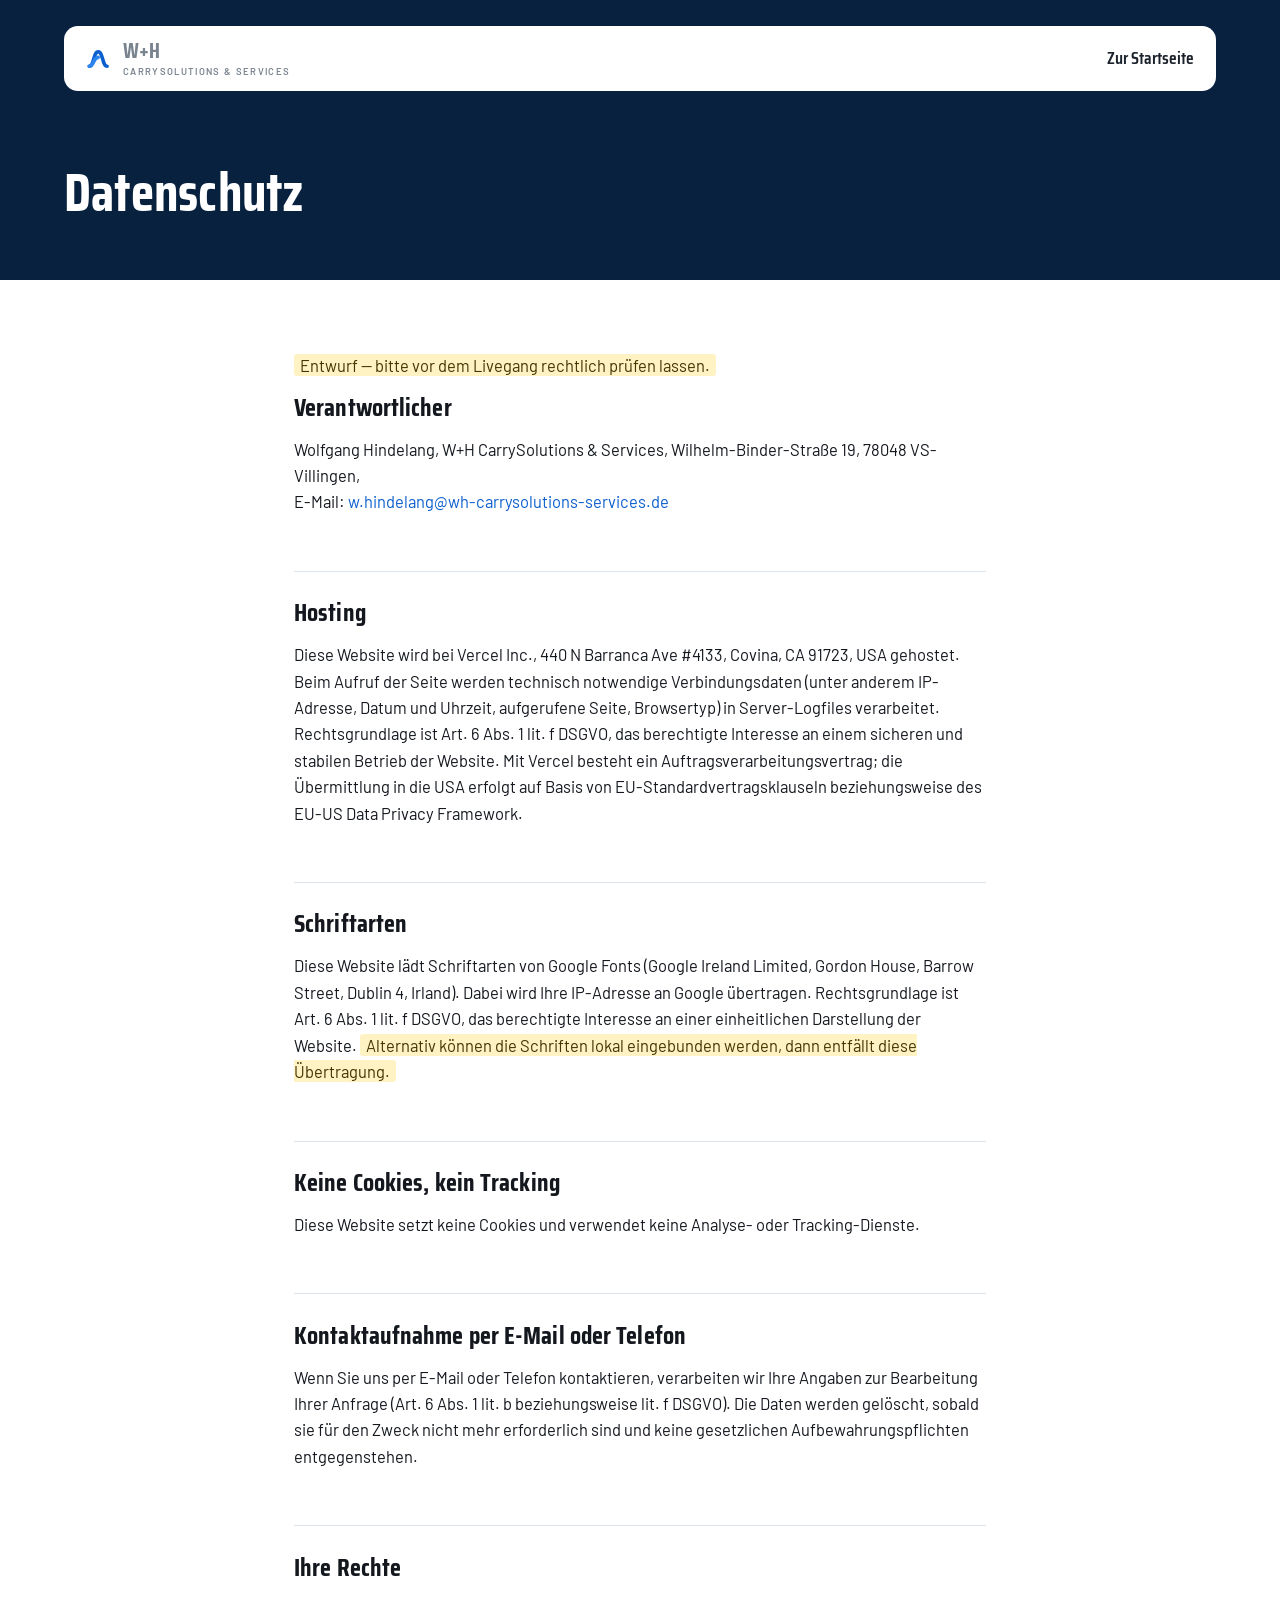
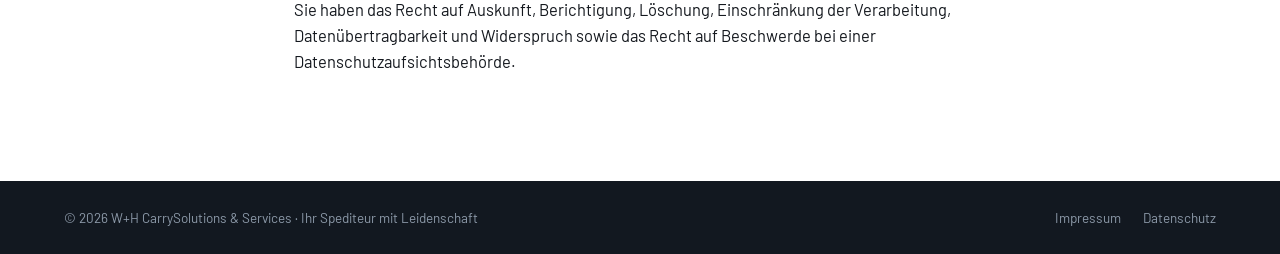
==== datenschutz.html @ 8116620d "Website für W+H CarrySolutions & Services Statische Seite ohne Build-Schritt, damit der Kunde sie se" ====
<!doctype html>
<html lang="de">
<head>
<meta charset="utf-8">
<meta name="viewport" content="width=device-width,initial-scale=1">
<title>Datenschutz – W+H CarrySolutions &amp; Services</title>
<meta name="robots" content="noindex">
<meta name="theme-color" content="#07213F">
<link rel="preconnect" href="https://fonts.googleapis.com">
<link rel="preconnect" href="https://fonts.gstatic.com" crossorigin>
<link rel="stylesheet" href="https://fonts.googleapis.com/css2?family=Saira+Condensed:wght@500;600;700&family=Barlow:wght@400;500;600;700&display=swap">
<link rel="stylesheet" href="style.css">
</head>
<body>

<header class="legal-top">
  <div class="in">
    <div class="pill">
      <a class="logo" href="/" aria-label="W+H CarrySolutions &amp; Services — Startseite">
        <svg class="ribbon" viewBox="0 0 32 32" aria-hidden="true">
          <path d="M4 25 C 10 25, 9 7, 15 7 C 21 7, 20 25, 26 25" fill="none" stroke="#0D5FCE" stroke-width="4.4" stroke-linecap="round"/>
          <path d="M4 25 C 10 25, 9 14, 15 14" fill="none" stroke="#2B86F0" stroke-width="4.4" stroke-linecap="round"/>
        </svg>
        <span style="display:block">
          <b>W+H</b>
          <span>CarrySolutions &amp; Services</span>
        </span>
      </a>
      <a class="back" href="/">Zur Startseite</a>
    </div>
  </div>
</header>

<div class="legal-head">
  <div class="in"><h1>Datenschutz</h1></div>
</div>

<main class="legal">
  <div class="in">
    <p><span class="todo">Entwurf — bitte vor dem Livegang rechtlich prüfen lassen.</span></p>

    <h2>Verantwortlicher</h2>
    <p>Wolfgang Hindelang, W+H CarrySolutions &amp; Services, Wilhelm-Binder-Straße 19, 78048 VS-Villingen,<br>
    E-Mail: <a href="mailto:w.hindelang@wh-carrysolutions-services.de">w.hindelang@wh-carrysolutions-services.de</a></p>

    <h2>Hosting</h2>
    <p>Diese Website wird bei Vercel Inc., 440 N Barranca Ave #4133, Covina, CA 91723, USA gehostet. Beim Aufruf der Seite werden technisch notwendige Verbindungsdaten (unter anderem IP-Adresse, Datum und Uhrzeit, aufgerufene Seite, Browsertyp) in Server-Logfiles verarbeitet. Rechtsgrundlage ist Art. 6 Abs. 1 lit. f DSGVO, das berechtigte Interesse an einem sicheren und stabilen Betrieb der Website. Mit Vercel besteht ein Auftragsverarbeitungsvertrag; die Übermittlung in die USA erfolgt auf Basis von EU-Standardvertragsklauseln beziehungsweise des EU-US Data Privacy Framework.</p>

    <h2>Schriftarten</h2>
    <p>Diese Website lädt Schriftarten von Google Fonts (Google Ireland Limited, Gordon House, Barrow Street, Dublin 4, Irland). Dabei wird Ihre IP-Adresse an Google übertragen. Rechtsgrundlage ist Art. 6 Abs. 1 lit. f DSGVO, das berechtigte Interesse an einer einheitlichen Darstellung der Website. <span class="todo">Alternativ können die Schriften lokal eingebunden werden, dann entfällt diese Übertragung.</span></p>

    <h2>Keine Cookies, kein Tracking</h2>
    <p>Diese Website setzt keine Cookies und verwendet keine Analyse- oder Tracking-Dienste.</p>

    <h2>Kontaktaufnahme per E-Mail oder Telefon</h2>
    <p>Wenn Sie uns per E-Mail oder Telefon kontaktieren, verarbeiten wir Ihre Angaben zur Bearbeitung Ihrer Anfrage (Art. 6 Abs. 1 lit. b beziehungsweise lit. f DSGVO). Die Daten werden gelöscht, sobald sie für den Zweck nicht mehr erforderlich sind und keine gesetzlichen Aufbewahrungspflichten entgegenstehen.</p>

    <h2>Ihre Rechte</h2>
    <p>Sie haben das Recht auf Auskunft, Berichtigung, Löschung, Einschränkung der Verarbeitung, Datenübertragbarkeit und Widerspruch sowie das Recht auf Beschwerde bei einer Datenschutzaufsichtsbehörde.</p>
  </div>
</main>

<footer>
  <div class="in">
    <span>© <span id="jahr">2026</span> W+H CarrySolutions &amp; Services · Ihr Spediteur mit Leidenschaft</span>
    <ul>
      <li><a href="impressum">Impressum</a></li>
      <li><a href="datenschutz">Datenschutz</a></li>
    </ul>
  </div>
</footer>

<script>document.getElementById('jahr').textContent = new Date().getFullYear();</script>
</body>
</html>
---- style.css ----
:root{
  --blue:#0D5FCE;
  --blue-h:#2B86F0;
  --blue-deep:#07213F;

  --bg:#FFFFFF;
  --bg-soft:#F1F5FA;
  --text:#14181E;
  --mut:#5B6472;
  --line:#DCE3EB;
  --panel:#1E2630;
  --panel-2:#262F3B;
  --panel-mut:#A9B4C2;

  --disp:"Saira Condensed","Archivo Narrow",system-ui,sans-serif;
  --body:"Barlow",system-ui,-apple-system,"Segoe UI",sans-serif;
}
@media (prefers-color-scheme:dark){
  :root:not([data-theme="light"]){
    --bg:#0C1117;
    --bg-soft:#121921;
    --text:#E9EDF3;
    --mut:#93A0AF;
    --line:#1F2833;
  }
}
:root[data-theme="dark"]{
  --bg:#0C1117;
  --bg-soft:#121921;
  --text:#E9EDF3;
  --mut:#93A0AF;
  --line:#1F2833;
}

*{box-sizing:border-box}
body{
  margin:0;background:var(--bg);color:var(--text);
  font-family:var(--body);font-size:16.5px;line-height:1.6;
  -webkit-font-smoothing:antialiased;
}
img{max-width:100%;display:block}
h1,h2,h3,h4{margin:0;font-family:var(--disp);font-weight:700;line-height:1;text-wrap:balance;letter-spacing:.004em}
p{margin:0}
a{color:inherit}
:focus-visible{outline:3px solid var(--blue-h);outline-offset:3px}

.in{max-width:1220px;margin:0 auto;padding-inline:clamp(16px,3.5vw,34px)}
.eyebrow{font-family:var(--body);font-size:12px;font-weight:700;letter-spacing:.18em;text-transform:uppercase;color:var(--blue)}

.btn{
  display:inline-block;background:var(--blue);color:#fff;text-decoration:none;
  font-family:var(--body);font-weight:600;font-size:15px;
  padding:14px 26px;border-radius:7px;border:0;cursor:pointer;
  transition:background .15s,transform .15s;
}
.btn:hover{background:var(--blue-h)}
.btn:active{transform:translateY(1px)}
.btn.ghost{background:transparent;border:1.5px solid rgba(255,255,255,.4);color:#fff}
.btn.ghost:hover{background:rgba(255,255,255,.12);border-color:#fff}

/* ---------- Pill-Navigation ---------- */
.topbar{position:absolute;inset:0 0 auto 0;z-index:30;padding:clamp(14px,2.4vw,26px) 0}
.pill{
  background:#fff;border-radius:14px;
  box-shadow:0 10px 34px rgba(5,18,38,.26);
  display:flex;align-items:center;justify-content:space-between;gap:18px;
  padding:12px clamp(14px,2vw,22px);
}
.logo{display:flex;align-items:center;gap:11px;text-decoration:none;color:#10161D;flex:none}
.logo .ribbon{width:26px;height:26px;flex:none}
.logo b{font-family:var(--disp);font-weight:700;font-size:21px;letter-spacing:.01em;line-height:1;white-space:nowrap}
.logo span{display:block;font-family:var(--body);font-size:9.5px;font-weight:600;letter-spacing:.14em;
  text-transform:uppercase;color:#7A848F;margin-top:2px;white-space:nowrap}

.nav{display:flex;align-items:center;gap:clamp(14px,2vw,30px)}
.nav ul{display:flex;align-items:center;gap:clamp(14px,2vw,30px);list-style:none;margin:0;padding:0}
.nav a{font-family:var(--disp);font-weight:600;font-size:18px;letter-spacing:.015em;color:#1B222B;text-decoration:none}
.nav a:hover{color:var(--blue)}
.nav .btn{font-family:var(--disp);font-size:17px;font-weight:600;padding:11px 24px}
.burger{display:none;background:none;border:0;padding:8px;cursor:pointer}
.burger i{display:block;width:23px;height:2.5px;background:#1B222B;border-radius:2px;margin:4.5px 0}

/* ---------- Hero ---------- */
.hero{
  position:relative;z-index:1;
  padding-block:clamp(130px,18vw,190px) 0;
  /* Foto später: --hero-photo: url("hero.jpg") center/cover no-repeat; */
  background:
    var(--hero-photo, linear-gradient(transparent,transparent)),
    radial-gradient(110% 80% at 50% 102%, rgba(63,150,255,.42) 0%, rgba(63,150,255,0) 60%),
    radial-gradient(70% 55% at 14% 6%, rgba(13,95,206,.34) 0%, rgba(13,95,206,0) 62%),
    linear-gradient(174deg,#0A1A2D 0%,#0A2544 48%,#061325 100%);
  background-color:#081425;
}
.hero-art{position:absolute;inset:0;z-index:-1;width:100%;height:100%;opacity:.5}
.hero-glow{position:absolute;left:50%;bottom:26%;transform:translateX(-50%);
  width:min(900px,92%);height:170px;z-index:-1;pointer-events:none;
  background:radial-gradient(60% 100% at 50% 100%, rgba(140,200,255,.30), rgba(140,200,255,0) 70%);
  filter:blur(6px)}

.hero-in{position:relative;text-align:center;color:#fff;
  padding-bottom:clamp(60px,9vw,110px);display:flex;flex-direction:column;align-items:center;gap:0}
.hero h1{font-size:clamp(2.15rem,6.4vw,4.7rem);max-width:19ch;
  text-shadow:0 3px 26px rgba(3,12,26,.55);margin-bottom:18px}
.hero .sub{font-family:var(--disp);font-weight:500;font-size:clamp(1.05rem,2.3vw,1.6rem);
  color:#D7E6F7;letter-spacing:.01em;text-shadow:0 2px 16px rgba(3,12,26,.5)}
.hero .rule{width:min(560px,78%);height:2px;background:rgba(255,255,255,.85);margin-top:clamp(22px,3.4vw,34px)}
.hero .hero-btns{display:flex;flex-wrap:wrap;gap:12px;justify-content:center;margin-top:clamp(24px,3.4vw,34px)}

/* ---------- Dunkle Karte ---------- */
.panel-wrap{position:relative;z-index:5;margin-bottom:-78px}
.panel{
  background:var(--panel);border-radius:14px;color:#fff;
  box-shadow:0 26px 60px rgba(4,14,30,.42);
  display:grid;grid-template-columns:repeat(3,minmax(0,1fr)) minmax(0,auto);
  gap:clamp(20px,2.6vw,34px);
  padding:clamp(26px,3.4vw,44px) clamp(22px,3vw,40px);
  align-items:center;
}
.panel article{border-left:3px solid var(--blue);padding-left:clamp(14px,1.6vw,20px)}
.panel h3{font-size:clamp(1.15rem,1.9vw,1.5rem);margin-bottom:12px;max-width:16ch}
.panel p{font-size:14.5px;color:var(--panel-mut);line-height:1.55;max-width:30ch}
.panel .act{display:flex;justify-content:flex-end}
.panel .act .btn{white-space:nowrap}

/* ---------- Leistungen ---------- */
.svc{background:var(--bg);padding-block:calc(78px + clamp(44px,6vw,80px)) clamp(50px,7vw,88px)}
.svc .head{display:grid;grid-template-columns:minmax(0,1fr) minmax(0,420px);gap:20px 48px;
  align-items:end;margin-bottom:clamp(28px,4vw,44px)}
.svc h2{font-size:clamp(1.9rem,4.2vw,3.2rem);max-width:16ch;margin-top:12px}
.svc .head p{color:var(--mut)}
.grid6{display:grid;grid-template-columns:repeat(auto-fit,minmax(290px,1fr));gap:1px;
  background:var(--line);border:1px solid var(--line);border-radius:12px;overflow:hidden}
.grid6 article{background:var(--bg);padding:clamp(22px,2.6vw,30px);transition:background .15s}
.grid6 article:hover{background:var(--bg-soft)}
.grid6 .num{font-family:var(--disp);font-weight:700;font-size:15px;color:var(--blue);
  letter-spacing:.1em;display:block;margin-bottom:14px}
.grid6 h3{font-size:clamp(1.2rem,2vw,1.5rem);margin-bottom:10px}
.grid6 p{font-size:15px;color:var(--mut)}

/* ---------- Direkt-Band ---------- */
.band{background:var(--blue);color:#fff;padding-block:clamp(44px,6vw,74px)}
.band .in{display:grid;grid-template-columns:minmax(0,1.15fr) minmax(0,.85fr);gap:26px clamp(32px,5vw,70px);align-items:center}
.band h2{font-size:clamp(1.8rem,4.4vw,3.1rem);max-width:15ch}
.band p{color:#D6E6FB;font-size:17px}
.band .track{display:flex;align-items:center;gap:12px;margin-top:22px;flex-wrap:wrap}
.band .track b{font-family:var(--disp);font-weight:600;font-size:17px;white-space:nowrap}
.band .track i{flex:1 1 40px;min-width:30px;height:2px;background:rgba(255,255,255,.55)}
.band .track s{font-family:var(--body);font-size:13px;font-weight:600;letter-spacing:.1em;
  text-transform:uppercase;color:#A9CBF2;white-space:nowrap}

/* ---------- Team ---------- */
.team{background:var(--bg-soft);padding-block:clamp(50px,7vw,88px)}
.team .wrap{display:grid;grid-template-columns:repeat(auto-fit,minmax(300px,1fr));gap:clamp(26px,4vw,52px)}
.team .lead{grid-column:1/-1;max-width:48ch;margin-bottom:6px}
.team h2{font-size:clamp(1.9rem,4.2vw,3.2rem);margin:12px 0 14px}
.team .lead p{color:var(--mut)}
.person{background:var(--bg);border:1px solid var(--line);border-radius:12px;padding:clamp(22px,2.8vw,32px);
  border-top:4px solid var(--blue)}
.person h3{font-size:clamp(1.35rem,2.4vw,1.8rem)}
.person .role{font-family:var(--body);font-size:12.5px;font-weight:700;letter-spacing:.14em;
  text-transform:uppercase;color:var(--blue);margin:7px 0 14px}
.person p{color:var(--mut);font-size:15.5px}

/* ---------- Fakten ---------- */
.facts{background:var(--blue-deep);color:#fff;padding-block:clamp(38px,5vw,60px)}
.facts .in{display:grid;grid-template-columns:repeat(auto-fit,minmax(190px,1fr));gap:clamp(22px,3vw,40px)}
.facts div{border-left:3px solid var(--blue-h);padding-left:18px}
.facts b{display:block;font-family:var(--disp);font-weight:700;font-size:clamp(1.9rem,3.6vw,2.8rem);
  line-height:1;margin-bottom:8px;font-variant-numeric:tabular-nums}
.facts span{font-size:14.5px;color:#A8C2DE;display:block;max-width:24ch}

/* ---------- Kontakt ---------- */
.contact{background:var(--panel);color:#fff;padding-block:clamp(50px,7vw,88px)}
.contact .in{display:grid;grid-template-columns:minmax(0,1fr) minmax(0,auto);gap:34px clamp(32px,5vw,70px);align-items:center}
.contact h2{font-size:clamp(1.9rem,4.2vw,3rem);max-width:15ch;margin-bottom:14px}
.contact .lead{color:var(--panel-mut);max-width:40ch}
.contact .lines{display:flex;flex-direction:column;gap:18px}
.contact .lines small{display:block;font-size:11.5px;font-weight:700;letter-spacing:.16em;
  text-transform:uppercase;color:#8C99A8;margin-bottom:4px}
.contact .lines a{font-family:var(--disp);font-weight:600;font-size:clamp(1.3rem,2.6vw,2rem);
  color:#fff;text-decoration:none;font-variant-numeric:tabular-nums;display:block;word-break:break-word}
.contact .lines a:hover{color:var(--blue-h)}
.contact .addr{font-size:15px;color:var(--panel-mut)}

footer{background:#121820;color:#8C99A8;padding-block:26px;font-size:13.5px}
footer .in{display:flex;flex-wrap:wrap;gap:10px 28px;justify-content:space-between;align-items:center}
footer ul{display:flex;gap:22px;list-style:none;margin:0;padding:0}
footer a{text-decoration:none}
footer a:hover{color:#fff}

/* ---------- Responsive ---------- */
@media (max-width:1000px){
  .panel{grid-template-columns:repeat(2,minmax(0,1fr))}
  .panel .act{grid-column:1/-1;justify-content:flex-start}
}
@media (max-width:880px){
  .burger{display:block}
  .nav{position:absolute;left:0;right:0;top:calc(100% + 10px);background:#fff;border-radius:14px;
    box-shadow:0 14px 40px rgba(5,18,38,.28);padding:10px 20px 18px;display:none}
  .nav.open{display:block}
  .pill{position:relative}
  .nav ul{flex-direction:column;align-items:stretch;gap:0}
  .nav li{border-bottom:1px solid #E7EBF0}
  .nav li a{display:block;padding:14px 0;font-size:19px}
  .nav .btn{display:block;text-align:center;margin-top:14px}
  .svc .head,.band .in,.contact .in{grid-template-columns:minmax(0,1fr)}
  .svc .head{align-items:start}
}
@media (max-width:620px){
  .panel{grid-template-columns:minmax(0,1fr)}
  .panel-wrap{margin-bottom:-58px}
  .svc{padding-top:calc(58px + clamp(44px,6vw,80px))}
}
@media (prefers-reduced-motion:reduce){*{transition:none!important;animation:none!important}}

/* ---------- Rechtstexte ---------- */
.legal-top{background:var(--blue-deep);padding-block:clamp(16px,2.4vw,26px)}
.legal-top .pill{box-shadow:none}
.legal-top .back{font-family:var(--disp);font-weight:600;font-size:18px;color:#1B222B;text-decoration:none;white-space:nowrap}
.legal-top .back:hover{color:var(--blue)}
.legal-head{background:var(--blue-deep);color:#fff;padding-block:clamp(26px,4vw,48px) clamp(34px,5vw,60px)}
.legal-head h1{font-size:clamp(2rem,5vw,3.4rem)}
.legal{background:var(--bg);padding-block:clamp(40px,6vw,72px) clamp(50px,7vw,90px)}
.legal .in{max-width:760px}
.legal h2{font-size:clamp(1.25rem,2.4vw,1.6rem);margin:2.2em 0 .6em;padding-top:1.1em;border-top:1px solid var(--line)}
.legal h2:first-of-type{margin-top:0;padding-top:0;border-top:0}
.legal p{margin-bottom:1em;color:var(--text)}
.legal a{color:var(--blue);text-decoration:none}
.legal a:hover{text-decoration:underline}
.legal .todo{background:#FFF3C4;color:#453600;padding:1px .35em;border-radius:3px}
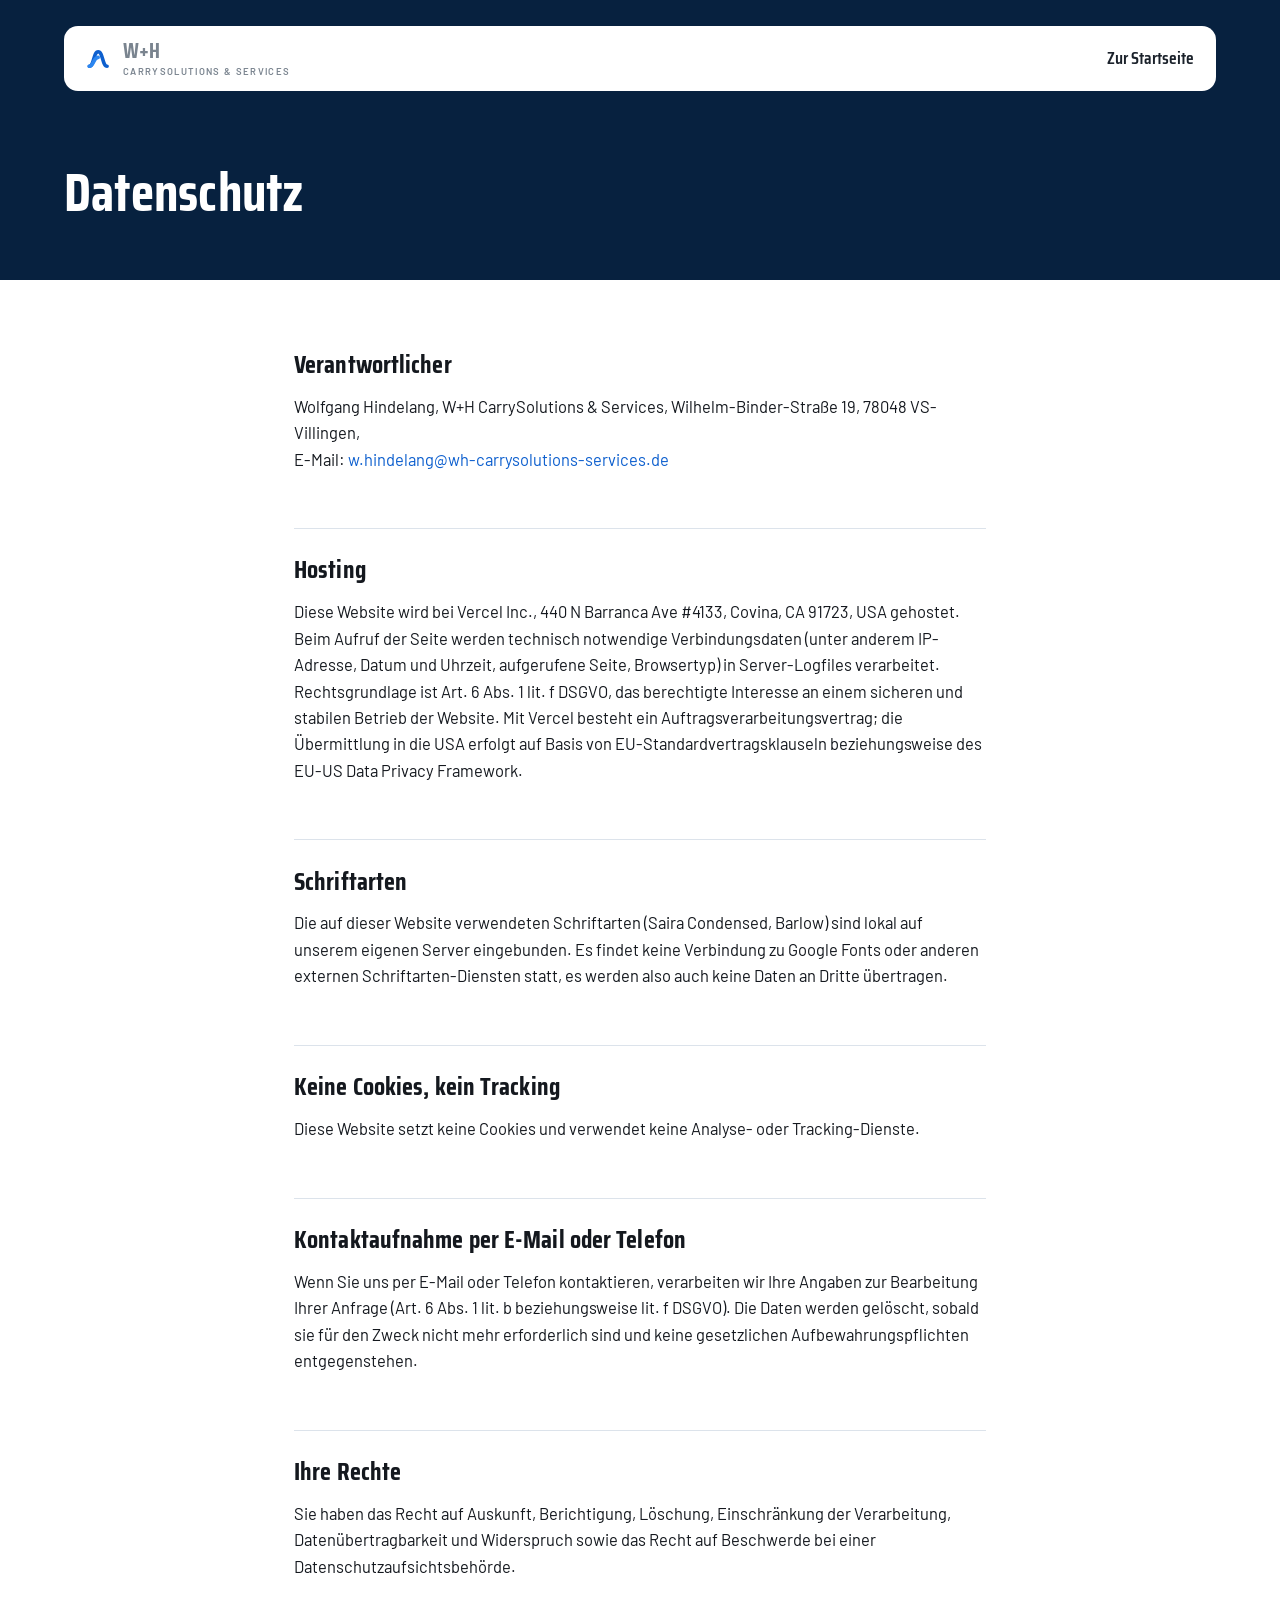
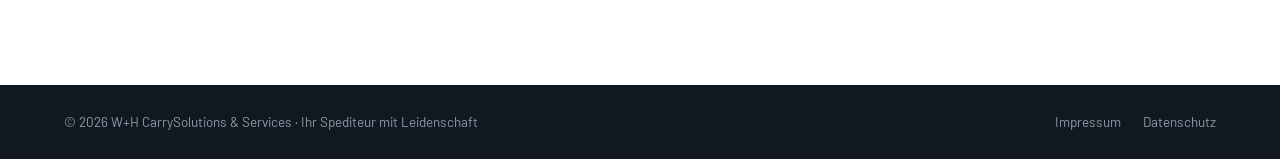
==== commit ab6bbfdf: "Google Fonts lokal einbinden (DSGVO-Risiko beheben), Schema-Typ korrigieren, Entwurf-Hinweise entfer" ====
--- a/datenschutz.html
+++ b/datenschutz.html
@@ -6,9 +6,6 @@
 <title>Datenschutz – W+H CarrySolutions &amp; Services</title>
 <meta name="robots" content="noindex">
 <meta name="theme-color" content="#07213F">
-<link rel="preconnect" href="https://fonts.googleapis.com">
-<link rel="preconnect" href="https://fonts.gstatic.com" crossorigin>
-<link rel="stylesheet" href="https://fonts.googleapis.com/css2?family=Saira+Condensed:wght@500;600;700&family=Barlow:wght@400;500;600;700&display=swap">
 <link rel="stylesheet" href="style.css">
 </head>
 <body>
@@ -37,8 +34,6 @@
 
 <main class="legal">
   <div class="in">
-    <p><span class="todo">Entwurf — bitte vor dem Livegang rechtlich prüfen lassen.</span></p>
-
     <h2>Verantwortlicher</h2>
     <p>Wolfgang Hindelang, W+H CarrySolutions &amp; Services, Wilhelm-Binder-Straße 19, 78048 VS-Villingen,<br>
     E-Mail: <a href="mailto:w.hindelang@wh-carrysolutions-services.de">w.hindelang@wh-carrysolutions-services.de</a></p>
@@ -47,7 +42,7 @@
     <p>Diese Website wird bei Vercel Inc., 440 N Barranca Ave #4133, Covina, CA 91723, USA gehostet. Beim Aufruf der Seite werden technisch notwendige Verbindungsdaten (unter anderem IP-Adresse, Datum und Uhrzeit, aufgerufene Seite, Browsertyp) in Server-Logfiles verarbeitet. Rechtsgrundlage ist Art. 6 Abs. 1 lit. f DSGVO, das berechtigte Interesse an einem sicheren und stabilen Betrieb der Website. Mit Vercel besteht ein Auftragsverarbeitungsvertrag; die Übermittlung in die USA erfolgt auf Basis von EU-Standardvertragsklauseln beziehungsweise des EU-US Data Privacy Framework.</p>
 
     <h2>Schriftarten</h2>
-    <p>Diese Website lädt Schriftarten von Google Fonts (Google Ireland Limited, Gordon House, Barrow Street, Dublin 4, Irland). Dabei wird Ihre IP-Adresse an Google übertragen. Rechtsgrundlage ist Art. 6 Abs. 1 lit. f DSGVO, das berechtigte Interesse an einer einheitlichen Darstellung der Website. <span class="todo">Alternativ können die Schriften lokal eingebunden werden, dann entfällt diese Übertragung.</span></p>
+    <p>Die auf dieser Website verwendeten Schriftarten (Saira Condensed, Barlow) sind lokal auf unserem eigenen Server eingebunden. Es findet keine Verbindung zu Google Fonts oder anderen externen Schriftarten-Diensten statt, es werden also auch keine Daten an Dritte übertragen.</p>
 
     <h2>Keine Cookies, kein Tracking</h2>
     <p>Diese Website setzt keine Cookies und verwendet keine Analyse- oder Tracking-Dienste.</p>
--- a/style.css
+++ b/style.css
@@ -1,3 +1,18 @@
+@font-face{font-family:'Barlow';font-style:normal;font-weight:400;font-display:swap;src:url('/fonts/barlow-400-latin.woff2') format('woff2');unicode-range:U+0000-00FF,U+0131,U+0152-0153,U+02BB-02BC,U+02C6,U+02DA,U+02DC,U+0304,U+0308,U+0329,U+2000-206F,U+20AC,U+2122,U+2191,U+2193,U+2212,U+2215,U+FEFF,U+FFFD}
+@font-face{font-family:'Barlow';font-style:normal;font-weight:400;font-display:swap;src:url('/fonts/barlow-400-latin-ext.woff2') format('woff2');unicode-range:U+0100-02BA,U+02BD-02C5,U+02C7-02CC,U+02CE-02D7,U+02DD-02FF,U+0304,U+0308,U+0329,U+1D00-1DBF,U+1E00-1E9F,U+1EF2-1EFF,U+2020,U+20A0-20AB,U+20AD-20C4,U+2113,U+2C60-2C7F,U+A720-A7FF}
+@font-face{font-family:'Barlow';font-style:normal;font-weight:500;font-display:swap;src:url('/fonts/barlow-500-latin.woff2') format('woff2');unicode-range:U+0000-00FF,U+0131,U+0152-0153,U+02BB-02BC,U+02C6,U+02DA,U+02DC,U+0304,U+0308,U+0329,U+2000-206F,U+20AC,U+2122,U+2191,U+2193,U+2212,U+2215,U+FEFF,U+FFFD}
+@font-face{font-family:'Barlow';font-style:normal;font-weight:500;font-display:swap;src:url('/fonts/barlow-500-latin-ext.woff2') format('woff2');unicode-range:U+0100-02BA,U+02BD-02C5,U+02C7-02CC,U+02CE-02D7,U+02DD-02FF,U+0304,U+0308,U+0329,U+1D00-1DBF,U+1E00-1E9F,U+1EF2-1EFF,U+2020,U+20A0-20AB,U+20AD-20C4,U+2113,U+2C60-2C7F,U+A720-A7FF}
+@font-face{font-family:'Barlow';font-style:normal;font-weight:600;font-display:swap;src:url('/fonts/barlow-600-latin.woff2') format('woff2');unicode-range:U+0000-00FF,U+0131,U+0152-0153,U+02BB-02BC,U+02C6,U+02DA,U+02DC,U+0304,U+0308,U+0329,U+2000-206F,U+20AC,U+2122,U+2191,U+2193,U+2212,U+2215,U+FEFF,U+FFFD}
+@font-face{font-family:'Barlow';font-style:normal;font-weight:600;font-display:swap;src:url('/fonts/barlow-600-latin-ext.woff2') format('woff2');unicode-range:U+0100-02BA,U+02BD-02C5,U+02C7-02CC,U+02CE-02D7,U+02DD-02FF,U+0304,U+0308,U+0329,U+1D00-1DBF,U+1E00-1E9F,U+1EF2-1EFF,U+2020,U+20A0-20AB,U+20AD-20C4,U+2113,U+2C60-2C7F,U+A720-A7FF}
+@font-face{font-family:'Barlow';font-style:normal;font-weight:700;font-display:swap;src:url('/fonts/barlow-700-latin.woff2') format('woff2');unicode-range:U+0000-00FF,U+0131,U+0152-0153,U+02BB-02BC,U+02C6,U+02DA,U+02DC,U+0304,U+0308,U+0329,U+2000-206F,U+20AC,U+2122,U+2191,U+2193,U+2212,U+2215,U+FEFF,U+FFFD}
+@font-face{font-family:'Barlow';font-style:normal;font-weight:700;font-display:swap;src:url('/fonts/barlow-700-latin-ext.woff2') format('woff2');unicode-range:U+0100-02BA,U+02BD-02C5,U+02C7-02CC,U+02CE-02D7,U+02DD-02FF,U+0304,U+0308,U+0329,U+1D00-1DBF,U+1E00-1E9F,U+1EF2-1EFF,U+2020,U+20A0-20AB,U+20AD-20C4,U+2113,U+2C60-2C7F,U+A720-A7FF}
+@font-face{font-family:'Saira Condensed';font-style:normal;font-weight:500;font-display:swap;src:url('/fonts/saira-condensed-500-latin.woff2') format('woff2');unicode-range:U+0000-00FF,U+0131,U+0152-0153,U+02BB-02BC,U+02C6,U+02DA,U+02DC,U+0304,U+0308,U+0329,U+2000-206F,U+20AC,U+2122,U+2191,U+2193,U+2212,U+2215,U+FEFF,U+FFFD}
+@font-face{font-family:'Saira Condensed';font-style:normal;font-weight:500;font-display:swap;src:url('/fonts/saira-condensed-500-latin-ext.woff2') format('woff2');unicode-range:U+0100-02BA,U+02BD-02C5,U+02C7-02CC,U+02CE-02D7,U+02DD-02FF,U+0304,U+0308,U+0329,U+1D00-1DBF,U+1E00-1E9F,U+1EF2-1EFF,U+2020,U+20A0-20AB,U+20AD-20C4,U+2113,U+2C60-2C7F,U+A720-A7FF}
+@font-face{font-family:'Saira Condensed';font-style:normal;font-weight:600;font-display:swap;src:url('/fonts/saira-condensed-600-latin.woff2') format('woff2');unicode-range:U+0000-00FF,U+0131,U+0152-0153,U+02BB-02BC,U+02C6,U+02DA,U+02DC,U+0304,U+0308,U+0329,U+2000-206F,U+20AC,U+2122,U+2191,U+2193,U+2212,U+2215,U+FEFF,U+FFFD}
+@font-face{font-family:'Saira Condensed';font-style:normal;font-weight:600;font-display:swap;src:url('/fonts/saira-condensed-600-latin-ext.woff2') format('woff2');unicode-range:U+0100-02BA,U+02BD-02C5,U+02C7-02CC,U+02CE-02D7,U+02DD-02FF,U+0304,U+0308,U+0329,U+1D00-1DBF,U+1E00-1E9F,U+1EF2-1EFF,U+2020,U+20A0-20AB,U+20AD-20C4,U+2113,U+2C60-2C7F,U+A720-A7FF}
+@font-face{font-family:'Saira Condensed';font-style:normal;font-weight:700;font-display:swap;src:url('/fonts/saira-condensed-700-latin.woff2') format('woff2');unicode-range:U+0000-00FF,U+0131,U+0152-0153,U+02BB-02BC,U+02C6,U+02DA,U+02DC,U+0304,U+0308,U+0329,U+2000-206F,U+20AC,U+2122,U+2191,U+2193,U+2212,U+2215,U+FEFF,U+FFFD}
+@font-face{font-family:'Saira Condensed';font-style:normal;font-weight:700;font-display:swap;src:url('/fonts/saira-condensed-700-latin-ext.woff2') format('woff2');unicode-range:U+0100-02BA,U+02BD-02C5,U+02C7-02CC,U+02CE-02D7,U+02DD-02FF,U+0304,U+0308,U+0329,U+1D00-1DBF,U+1E00-1E9F,U+1EF2-1EFF,U+2020,U+20A0-20AB,U+20AD-20C4,U+2113,U+2C60-2C7F,U+A720-A7FF}
+
 :root{
   --blue:#0D5FCE;
   --blue-h:#2B86F0;
@@ -84,18 +99,17 @@
 .hero{
   position:relative;z-index:1;
   padding-block:clamp(130px,18vw,190px) 0;
-  /* Foto später: --hero-photo: url("hero.jpg") center/cover no-repeat; */
+  --hero-photo: url("images/hero.jpg") center/cover no-repeat;
   background:
-    var(--hero-photo, linear-gradient(transparent,transparent)),
-    radial-gradient(110% 80% at 50% 102%, rgba(63,150,255,.42) 0%, rgba(63,150,255,0) 60%),
-    radial-gradient(70% 55% at 14% 6%, rgba(13,95,206,.34) 0%, rgba(13,95,206,0) 62%),
-    linear-gradient(174deg,#0A1A2D 0%,#0A2544 48%,#061325 100%);
+    linear-gradient(178deg, rgba(5,14,28,.74) 0%, rgba(5,14,28,.40) 34%, rgba(5,14,28,.30) 60%, rgba(6,17,33,.78) 100%),
+    radial-gradient(110% 70% at 50% 104%, rgba(63,150,255,.26) 0%, rgba(63,150,255,0) 62%),
+    var(--hero-photo, linear-gradient(174deg,#0A1A2D 0%,#0A2544 48%,#061325 100%));
   background-color:#081425;
 }
 .hero-art{position:absolute;inset:0;z-index:-1;width:100%;height:100%;opacity:.5}
-.hero-glow{position:absolute;left:50%;bottom:26%;transform:translateX(-50%);
+.hero-glow{position:absolute;left:50%;bottom:20%;transform:translateX(-50%);
   width:min(900px,92%);height:170px;z-index:-1;pointer-events:none;
-  background:radial-gradient(60% 100% at 50% 100%, rgba(140,200,255,.30), rgba(140,200,255,0) 70%);
+  background:radial-gradient(60% 100% at 50% 100%, rgba(140,200,255,.18), rgba(140,200,255,0) 70%);
   filter:blur(6px)}
 
 .hero-in{position:relative;text-align:center;color:#fff;
@@ -165,7 +179,7 @@
 /* ---------- Fakten ---------- */
 .facts{background:var(--blue-deep);color:#fff;padding-block:clamp(38px,5vw,60px)}
 .facts .in{display:grid;grid-template-columns:repeat(auto-fit,minmax(190px,1fr));gap:clamp(22px,3vw,40px)}
-.facts div{border-left:3px solid var(--blue-h);padding-left:18px}
+.facts .in>div{border-left:3px solid var(--blue-h);padding-left:18px}
 .facts b{display:block;font-family:var(--disp);font-weight:700;font-size:clamp(1.9rem,3.6vw,2.8rem);
   line-height:1;margin-bottom:8px;font-variant-numeric:tabular-nums}
 .facts span{font-size:14.5px;color:#A8C2DE;display:block;max-width:24ch}
@@ -228,4 +242,3 @@
 .legal p{margin-bottom:1em;color:var(--text)}
 .legal a{color:var(--blue);text-decoration:none}
 .legal a:hover{text-decoration:underline}
-.legal .todo{background:#FFF3C4;color:#453600;padding:1px .35em;border-radius:3px}
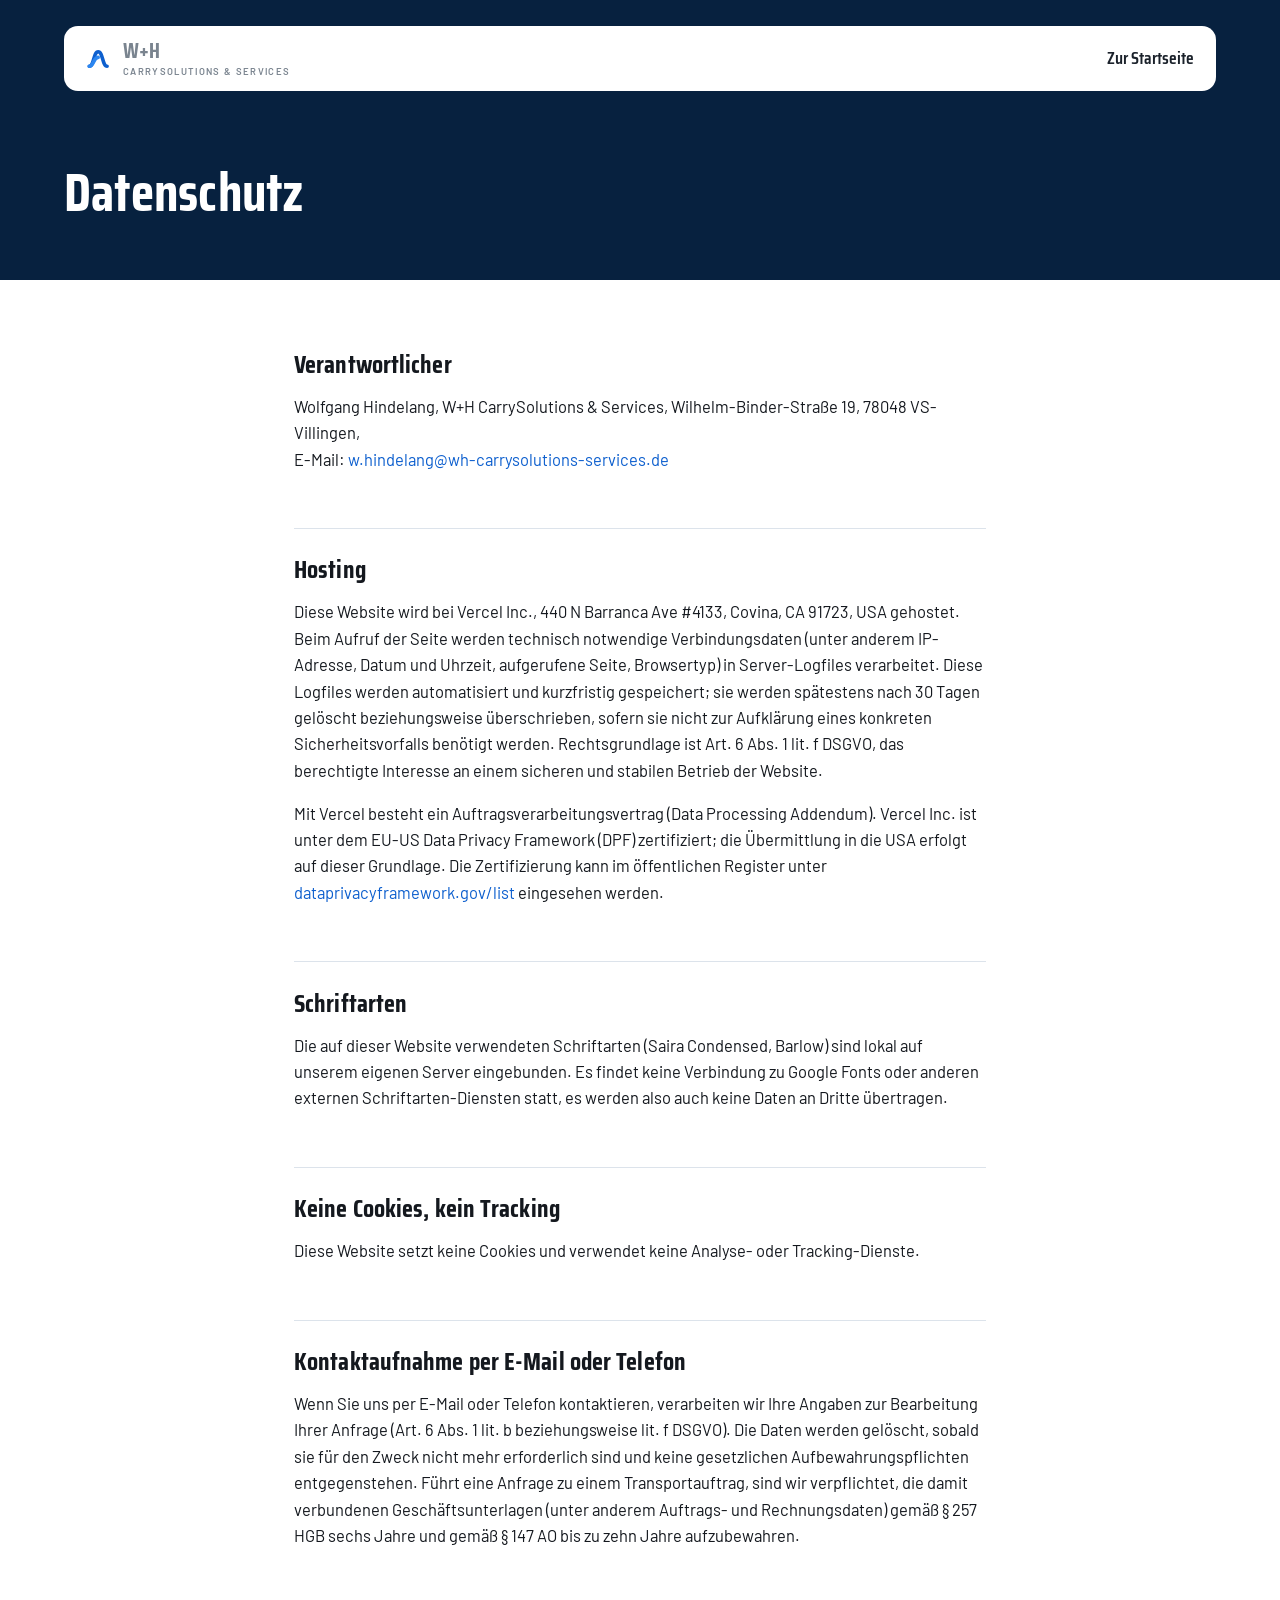
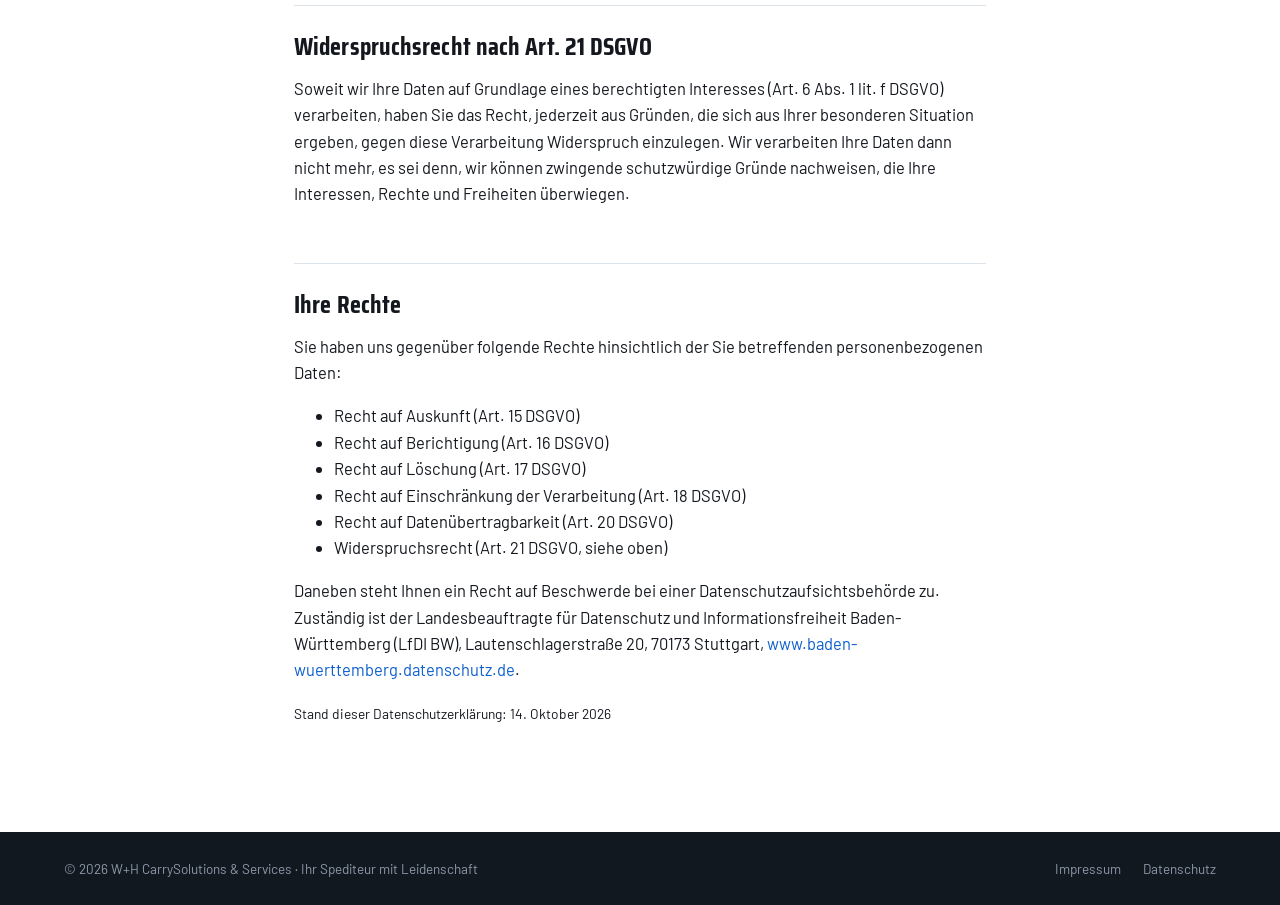
==== commit f49daaa2: "Datenschutzerklärung erweitern: Logfile-Speicherdauer, Art. 21 DSGVO, Betroffenenrechte mit Artikela" ====
--- a/datenschutz.html
+++ b/datenschutz.html
@@ -39,7 +39,8 @@
     E-Mail: <a href="mailto:w.hindelang@wh-carrysolutions-services.de">w.hindelang@wh-carrysolutions-services.de</a></p>
 
     <h2>Hosting</h2>
-    <p>Diese Website wird bei Vercel Inc., 440 N Barranca Ave #4133, Covina, CA 91723, USA gehostet. Beim Aufruf der Seite werden technisch notwendige Verbindungsdaten (unter anderem IP-Adresse, Datum und Uhrzeit, aufgerufene Seite, Browsertyp) in Server-Logfiles verarbeitet. Rechtsgrundlage ist Art. 6 Abs. 1 lit. f DSGVO, das berechtigte Interesse an einem sicheren und stabilen Betrieb der Website. Mit Vercel besteht ein Auftragsverarbeitungsvertrag; die Übermittlung in die USA erfolgt auf Basis von EU-Standardvertragsklauseln beziehungsweise des EU-US Data Privacy Framework.</p>
+    <p>Diese Website wird bei Vercel Inc., 440 N Barranca Ave #4133, Covina, CA 91723, USA gehostet. Beim Aufruf der Seite werden technisch notwendige Verbindungsdaten (unter anderem IP-Adresse, Datum und Uhrzeit, aufgerufene Seite, Browsertyp) in Server-Logfiles verarbeitet. Diese Logfiles werden automatisiert und kurzfristig gespeichert; sie werden spätestens nach 30 Tagen gelöscht beziehungsweise überschrieben, sofern sie nicht zur Aufklärung eines konkreten Sicherheitsvorfalls benötigt werden. Rechtsgrundlage ist Art. 6 Abs. 1 lit. f DSGVO, das berechtigte Interesse an einem sicheren und stabilen Betrieb der Website.</p>
+    <p>Mit Vercel besteht ein Auftragsverarbeitungsvertrag (Data Processing Addendum). Vercel Inc. ist unter dem EU-US Data Privacy Framework (DPF) zertifiziert; die Übermittlung in die USA erfolgt auf dieser Grundlage. Die Zertifizierung kann im öffentlichen Register unter <a href="https://www.dataprivacyframework.gov/list" target="_blank" rel="noopener">dataprivacyframework.gov/list</a> eingesehen werden.</p>
 
     <h2>Schriftarten</h2>
     <p>Die auf dieser Website verwendeten Schriftarten (Saira Condensed, Barlow) sind lokal auf unserem eigenen Server eingebunden. Es findet keine Verbindung zu Google Fonts oder anderen externen Schriftarten-Diensten statt, es werden also auch keine Daten an Dritte übertragen.</p>
@@ -48,10 +49,24 @@
     <p>Diese Website setzt keine Cookies und verwendet keine Analyse- oder Tracking-Dienste.</p>
 
     <h2>Kontaktaufnahme per E-Mail oder Telefon</h2>
-    <p>Wenn Sie uns per E-Mail oder Telefon kontaktieren, verarbeiten wir Ihre Angaben zur Bearbeitung Ihrer Anfrage (Art. 6 Abs. 1 lit. b beziehungsweise lit. f DSGVO). Die Daten werden gelöscht, sobald sie für den Zweck nicht mehr erforderlich sind und keine gesetzlichen Aufbewahrungspflichten entgegenstehen.</p>
+    <p>Wenn Sie uns per E-Mail oder Telefon kontaktieren, verarbeiten wir Ihre Angaben zur Bearbeitung Ihrer Anfrage (Art. 6 Abs. 1 lit. b beziehungsweise lit. f DSGVO). Die Daten werden gelöscht, sobald sie für den Zweck nicht mehr erforderlich sind und keine gesetzlichen Aufbewahrungspflichten entgegenstehen. Führt eine Anfrage zu einem Transportauftrag, sind wir verpflichtet, die damit verbundenen Geschäftsunterlagen (unter anderem Auftrags- und Rechnungsdaten) gemäß § 257 HGB sechs Jahre und gemäß § 147 AO bis zu zehn Jahre aufzubewahren.</p>
+
+    <h2>Widerspruchsrecht nach Art. 21 DSGVO</h2>
+    <p>Soweit wir Ihre Daten auf Grundlage eines berechtigten Interesses (Art. 6 Abs. 1 lit. f DSGVO) verarbeiten, haben Sie das Recht, jederzeit aus Gründen, die sich aus Ihrer besonderen Situation ergeben, gegen diese Verarbeitung Widerspruch einzulegen. Wir verarbeiten Ihre Daten dann nicht mehr, es sei denn, wir können zwingende schutzwürdige Gründe nachweisen, die Ihre Interessen, Rechte und Freiheiten überwiegen.</p>
 
     <h2>Ihre Rechte</h2>
-    <p>Sie haben das Recht auf Auskunft, Berichtigung, Löschung, Einschränkung der Verarbeitung, Datenübertragbarkeit und Widerspruch sowie das Recht auf Beschwerde bei einer Datenschutzaufsichtsbehörde.</p>
+    <p>Sie haben uns gegenüber folgende Rechte hinsichtlich der Sie betreffenden personenbezogenen Daten:</p>
+    <ul>
+      <li>Recht auf Auskunft (Art. 15 DSGVO)</li>
+      <li>Recht auf Berichtigung (Art. 16 DSGVO)</li>
+      <li>Recht auf Löschung (Art. 17 DSGVO)</li>
+      <li>Recht auf Einschränkung der Verarbeitung (Art. 18 DSGVO)</li>
+      <li>Recht auf Datenübertragbarkeit (Art. 20 DSGVO)</li>
+      <li>Widerspruchsrecht (Art. 21 DSGVO, siehe oben)</li>
+    </ul>
+    <p>Daneben steht Ihnen ein Recht auf Beschwerde bei einer Datenschutzaufsichtsbehörde zu. Zuständig ist der Landesbeauftragte für Datenschutz und Informationsfreiheit Baden-Württemberg (LfDI BW), Lautenschlagerstraße 20, 70173 Stuttgart, <a href="https://www.baden-wuerttemberg.datenschutz.de" target="_blank" rel="noopener">www.baden-wuerttemberg.datenschutz.de</a>.</p>
+
+    <p><small>Stand dieser Datenschutzerklärung: 14. Oktober 2026</small></p>
   </div>
 </main>
 
